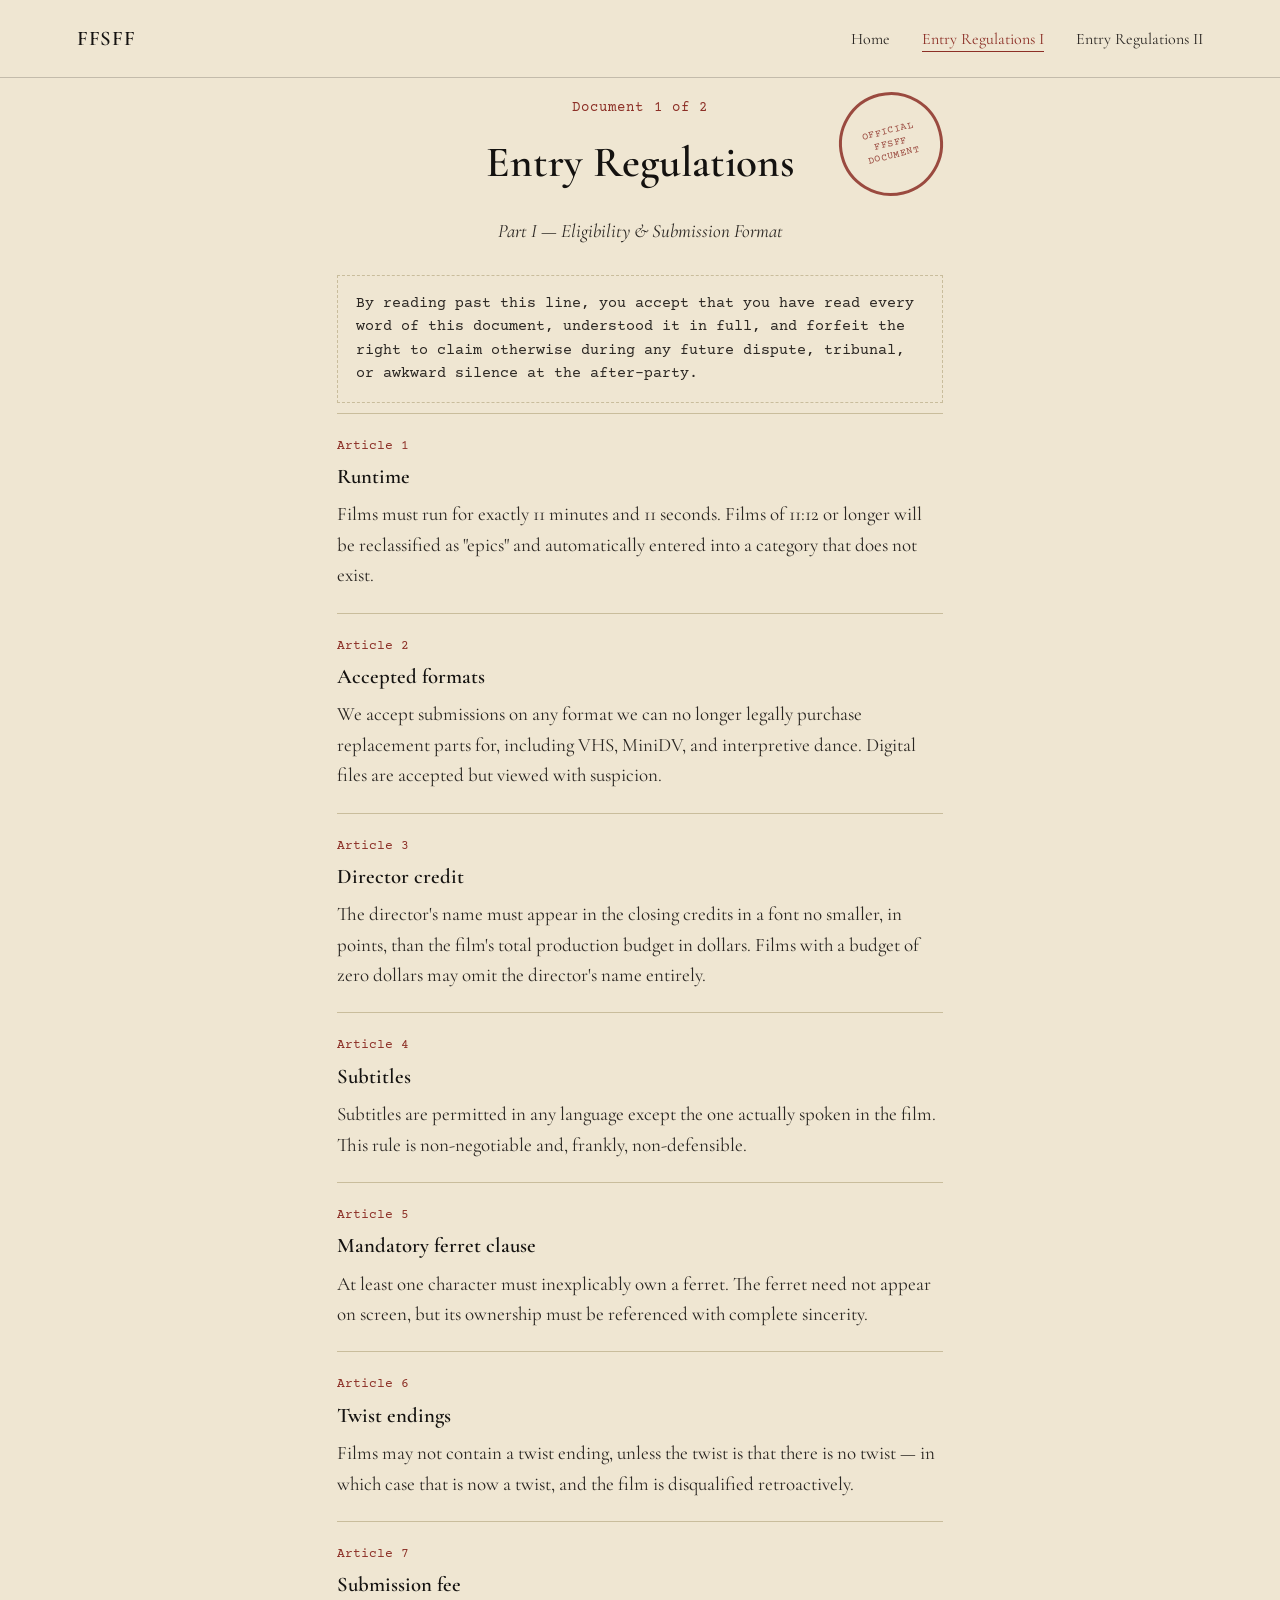
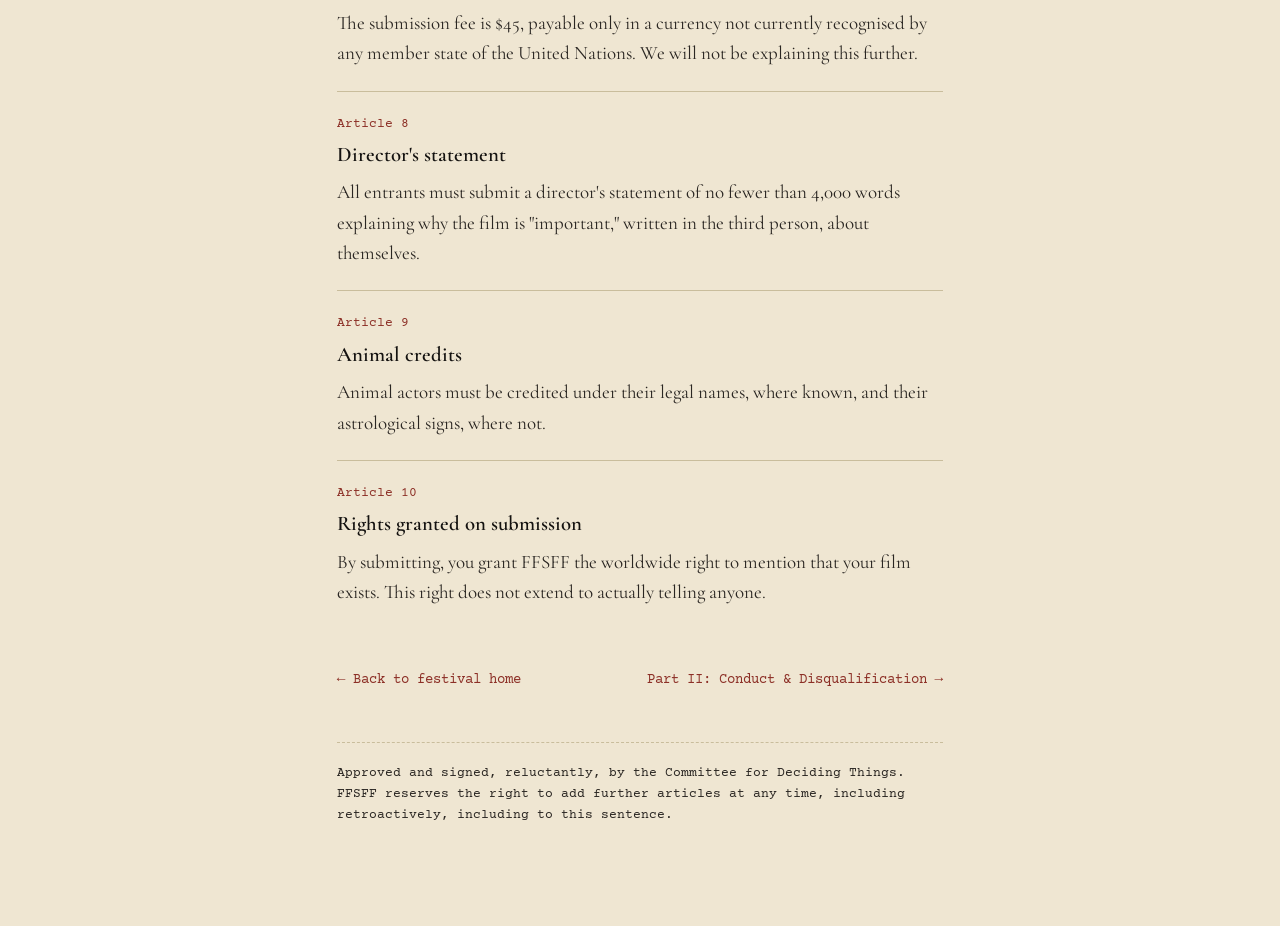
==== entry-regulations-1.html @ 2a5beff2 "Add entry-regulations-1.html" ====
<!DOCTYPE html>
<html lang="en">
<head>
<meta charset="UTF-8">
<meta name="viewport" content="width=device-width, initial-scale=1.0">
<title>Entry Regulations, Part I — FFSFF 2027</title>
<link rel="stylesheet" href="style.css">
</head>
<body class="doc">

<div class="topnav">
  <a href="index.html" class="mark">FFSFF</a>
  <nav>
    <a href="index.html">Home</a>
    <a href="entry-regulations-1.html" aria-current="page">Entry Regulations I</a>
    <a href="entry-regulations-2.html">Entry Regulations II</a>
  </nav>
</div>

<div class="doc-wrap">

  <div class="doc-head">
    <div class="stamp">OFFICIAL<br>FFSFF<br>DOCUMENT</div>
    <div class="part">Document 1 of 2</div>
    <h1>Entry Regulations</h1>
    <p class="subhead">Part I — Eligibility &amp; Submission Format</p>
  </div>

  <div class="preamble">
    By reading past this line, you accept that you have read every word of this document, understood it in full, and forfeit the right to claim otherwise during any future dispute, tribunal, or awkward silence at the after-party.
  </div>

  <div class="article">
    <span class="num">Article 1</span>
    <h3>Runtime</h3>
    <p>Films must run for exactly 11 minutes and 11 seconds. Films of 11:12 or longer will be reclassified as "epics" and automatically entered into a category that does not exist.</p>
  </div>

  <div class="article">
    <span class="num">Article 2</span>
    <h3>Accepted formats</h3>
    <p>We accept submissions on any format we can no longer legally purchase replacement parts for, including VHS, MiniDV, and interpretive dance. Digital files are accepted but viewed with suspicion.</p>
  </div>

  <div class="article">
    <span class="num">Article 3</span>
    <h3>Director credit</h3>
    <p>The director's name must appear in the closing credits in a font no smaller, in points, than the film's total production budget in dollars. Films with a budget of zero dollars may omit the director's name entirely.</p>
  </div>

  <div class="article">
    <span class="num">Article 4</span>
    <h3>Subtitles</h3>
    <p>Subtitles are permitted in any language except the one actually spoken in the film. This rule is non-negotiable and, frankly, non-defensible.</p>
  </div>

  <div class="article">
    <span class="num">Article 5</span>
    <h3>Mandatory ferret clause</h3>
    <p>At least one character must inexplicably own a ferret. The ferret need not appear on screen, but its ownership must be referenced with complete sincerity.</p>
  </div>

  <div class="article">
    <span class="num">Article 6</span>
    <h3>Twist endings</h3>
    <p>Films may not contain a twist ending, unless the twist is that there is no twist — in which case that is now a twist, and the film is disqualified retroactively.</p>
  </div>

  <div class="article">
    <span class="num">Article 7</span>
    <h3>Submission fee</h3>
    <p>The submission fee is $45, payable only in a currency not currently recognised by any member state of the United Nations. We will not be explaining this further.</p>
  </div>

  <div class="article">
    <span class="num">Article 8</span>
    <h3>Director's statement</h3>
    <p>All entrants must submit a director's statement of no fewer than 4,000 words explaining why the film is "important," written in the third person, about themselves.</p>
  </div>

  <div class="article">
    <span class="num">Article 9</span>
    <h3>Animal credits</h3>
    <p>Animal actors must be credited under their legal names, where known, and their astrological signs, where not.</p>
  </div>

  <div class="article">
    <span class="num">Article 10</span>
    <h3>Rights granted on submission</h3>
    <p>By submitting, you grant FFSFF the worldwide right to mention that your film exists. This right does not extend to actually telling anyone.</p>
  </div>

  <div class="doc-nav">
    <a href="index.html">← Back to festival home</a>
    <a href="entry-regulations-2.html">Part II: Conduct &amp; Disqualification →</a>
  </div>

  <div class="signoff">
    Approved and signed, reluctantly, by the Committee for Deciding Things.<br>
    FFSFF reserves the right to add further articles at any time, including retroactively, including to this sentence.
  </div>

</div>
</body>
</html>
---- style.css ----
@import url('https://fonts.googleapis.com/css2?family=Cormorant+Garamond:ital,wght@0,400;0,500;0,600;1,500&family=Courier+Prime:wght@400;700&display=swap');

:root{
  --ink:#141210;
  --ink-soft:#2a2622;
  --parchment:#efe6d2;
  --parchment-dark:#e4d8bb;
  --gold:#b8912f;
  --gold-light:#d9b65a;
  --stamp-red:#8c2f26;
  --line:#c9bd9c;
  --max:760px;
}

*{box-sizing:border-box;}
html{scroll-behavior:smooth;}
body{
  margin:0;
  background:var(--ink);
  color:#efe9dc;
  font-family:'Cormorant Garamond', serif;
  font-size:19px;
  line-height:1.6;
}

a{color:inherit;}
img,svg{max-width:100%;}

/* ---------- top nav ---------- */
.topnav{
  display:flex;
  justify-content:space-between;
  align-items:center;
  padding:22px 6vw;
  border-bottom:1px solid rgba(184,145,47,0.25);
}
.topnav .mark{
  font-weight:600;
  letter-spacing:0.04em;
  font-size:1.3rem;
  text-decoration:none;
  color:var(--gold-light);
}
.topnav nav a{
  margin-left:28px;
  text-decoration:none;
  font-size:1rem;
  color:#d8cfba;
  border-bottom:1px solid transparent;
  padding-bottom:2px;
}
.topnav nav a:hover, .topnav nav a[aria-current="page"]{
  border-bottom-color:var(--gold);
  color:var(--gold-light);
}

/* ---------- hero ---------- */
.hero{
  padding:64px 6vw 80px;
  text-align:center;
  max-width:920px;
  margin:0 auto;
}
.hero .emblem{width:190px;margin:0 auto 18px;}
.hero h1{
  font-size:clamp(3rem,9vw,5.6rem);
  margin:0;
  font-weight:600;
  letter-spacing:0.02em;
  color:#f6efdd;
}
.hero .tagline{
  font-style:italic;
  color:var(--gold-light);
  font-size:1.4rem;
  margin:10px 0 4px;
}
.hero .dates{
  color:#a89d84;
  font-family:'Courier Prime', monospace;
  font-size:0.95rem;
  margin-bottom:36px;
}
.hero .ctas{
  display:flex;
  gap:16px;
  justify-content:center;
  flex-wrap:wrap;
}
.btn{
  display:inline-block;
  padding:13px 26px;
  border-radius:2px;
  text-decoration:none;
  font-family:'Courier Prime', monospace;
  font-size:0.9rem;
  border:1px solid var(--gold);
  transition:background 0.15s ease, color 0.15s ease;
}
.btn.solid{background:var(--gold);color:#1a1610;}
.btn.solid:hover{background:var(--gold-light);}
.btn.ghost{color:var(--gold-light);}
.btn.ghost:hover{background:rgba(184,145,47,0.12);}

/* ---------- sections on dark ---------- */
main.dark{max-width:var(--max);margin:0 auto;padding:0 6vw 90px;}
main.dark h2{
  font-size:2rem;
  font-weight:600;
  color:#f6efdd;
  border-top:1px solid rgba(184,145,47,0.3);
  padding-top:44px;
  margin-top:44px;
  margin-bottom:6px;
}
main.dark section:first-of-type h2{border-top:none;padding-top:0;margin-top:0;}
main.dark p{color:#d8cfba;}
blockquote{
  font-style:italic;
  color:var(--gold-light);
  border-left:2px solid var(--gold);
  margin:20px 0;
  padding:4px 0 4px 20px;
}
blockquote cite{
  display:block;
  font-style:normal;
  font-family:'Courier Prime', monospace;
  font-size:0.85rem;
  color:#a89d84;
  margin-top:8px;
}

.categories-list{list-style:none;margin:18px 0 0;padding:0;display:grid;gap:14px;}
.categories-list li{
  border:1px solid rgba(184,145,47,0.3);
  padding:16px 18px;
  color:#e8e1d0;
}
.categories-list strong{color:var(--gold-light);font-weight:600;}

.jury-grid{display:grid;gap:26px;grid-template-columns:repeat(auto-fit,minmax(200px,1fr));margin-top:20px;}
.jury-card h3{margin:0 0 2px;color:#f6efdd;font-weight:600;font-size:1.3rem;}
.jury-card .role{font-family:'Courier Prime',monospace;font-size:0.82rem;color:var(--gold-light);margin-bottom:8px;}
.jury-card p{margin:0;font-size:0.98rem;}

footer{
  text-align:center;
  padding:40px 6vw 60px;
  color:#7d735d;
  font-family:'Courier Prime', monospace;
  font-size:0.78rem;
  border-top:1px solid rgba(184,145,47,0.2);
}
footer a{color:var(--gold-light);text-decoration:none;}

/* ---------- regulations pages (parchment) ---------- */
body.doc{background:var(--parchment);color:var(--ink);}
body.doc .topnav{border-bottom:1px solid rgba(20,18,16,0.2);}
body.doc .topnav .mark{color:var(--ink);}
body.doc .topnav nav a{color:var(--ink-soft);}
body.doc .topnav nav a:hover, body.doc .topnav nav a[aria-current="page"]{color:var(--stamp-red);border-bottom-color:var(--stamp-red);}

.doc-wrap{max-width:var(--max);margin:0 auto;padding:20px 6vw 100px;position:relative;}
.doc-head{text-align:center;margin-bottom:10px;position:relative;}
.doc-head h1{font-size:clamp(2rem,5vw,2.7rem);margin:8px 0 4px;font-weight:600;}
.doc-head .part{font-family:'Courier Prime',monospace;font-size:0.85rem;letter-spacing:0.08em;color:var(--stamp-red);}
.doc-head .subhead{font-style:italic;color:var(--ink-soft);margin-bottom:0;}

.stamp{
  position:absolute;
  top:-6px;
  right:0;
  width:104px;
  height:104px;
  border:3px solid var(--stamp-red);
  border-radius:50%;
  transform:rotate(-14deg);
  display:flex;
  align-items:center;
  justify-content:center;
  text-align:center;
  color:var(--stamp-red);
  font-family:'Courier Prime',monospace;
  font-size:0.62rem;
  letter-spacing:0.06em;
  line-height:1.25;
  opacity:0.85;
}

.preamble{
  font-family:'Courier Prime',monospace;
  font-size:0.92rem;
  color:var(--ink-soft);
  border:1px dashed var(--line);
  padding:16px 18px;
  margin:28px 0 10px;
}

.article{
  padding:22px 0;
  border-top:1px solid var(--line);
}
.article:last-child{border-bottom:1px solid var(--line);}
.article .num{
  font-family:'Courier Prime',monospace;
  font-size:0.8rem;
  color:var(--stamp-red);
  display:block;
  margin-bottom:4px;
}
.article h3{margin:0 0 6px;font-size:1.3rem;font-weight:600;}
.article p{margin:0;color:var(--ink-soft);}

.doc-nav{
  display:flex;
  justify-content:space-between;
  margin-top:40px;
  font-family:'Courier Prime',monospace;
  font-size:0.9rem;
}
.doc-nav a{text-decoration:none;color:var(--stamp-red);}
.doc-nav a:hover{text-decoration:underline;}

.signoff{
  margin-top:50px;
  padding-top:20px;
  border-top:1px dashed var(--line);
  font-family:'Courier Prime',monospace;
  font-size:0.82rem;
  color:var(--ink-soft);
}

@media (max-width:520px){
  .stamp{position:static;transform:rotate(-8deg);margin:14px auto 0;}
  .doc-head h1{margin-top:0;}
}
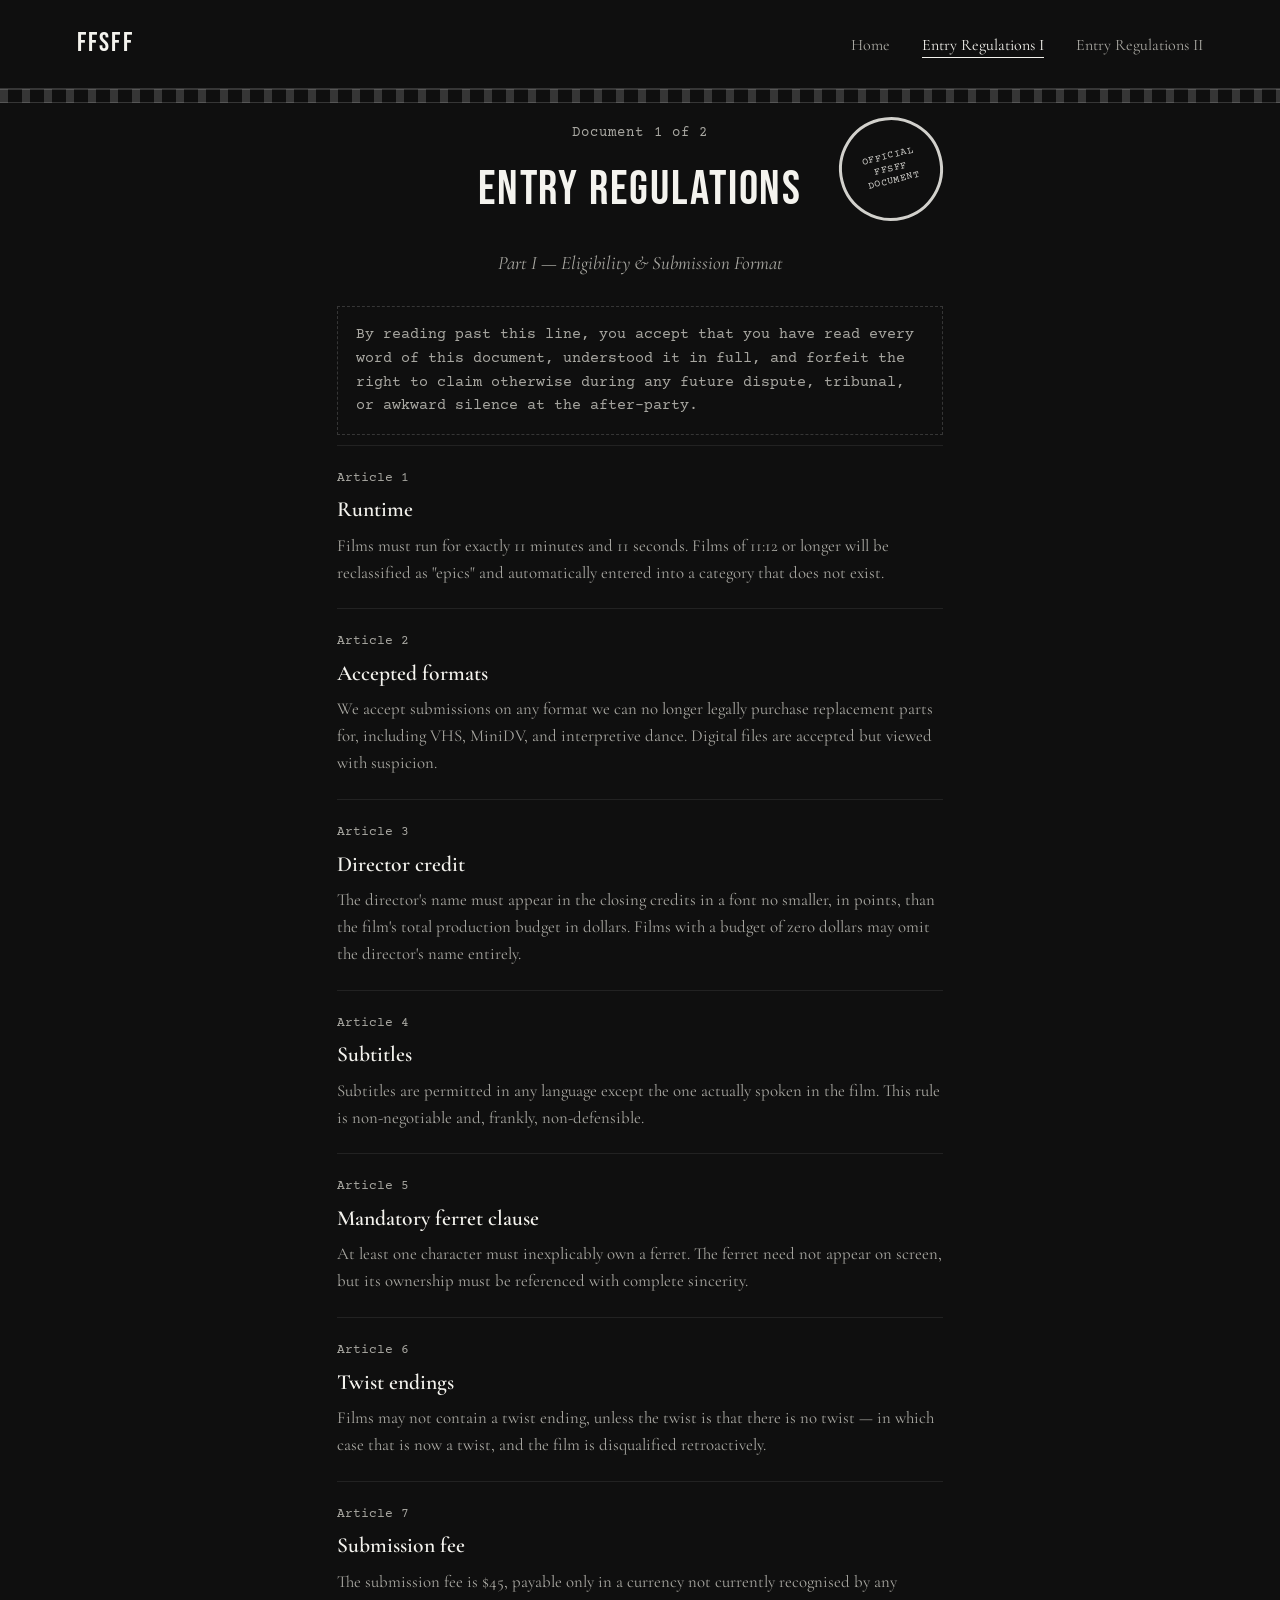
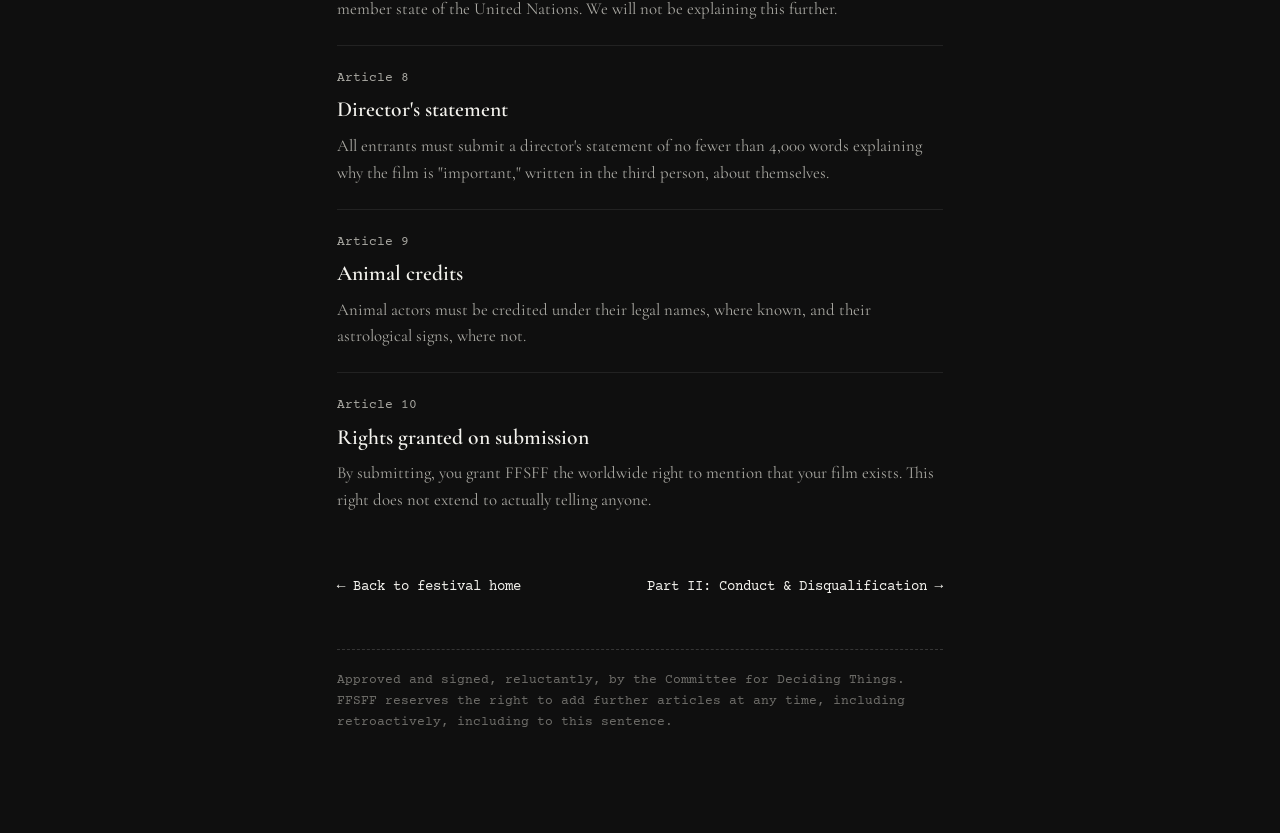
==== commit 7db936c0: "Add matching film-strip divider to entry-regulations-1.html" ====
--- a/entry-regulations-1.html
+++ b/entry-regulations-1.html
@@ -16,6 +16,7 @@
     <a href="entry-regulations-2.html">Entry Regulations II</a>
   </nav>
 </div>
+<div class="filmstrip"></div>
 
 <div class="doc-wrap">
 
--- a/style.css
+++ b/style.css
@@ -1,14 +1,14 @@
-@import url('https://fonts.googleapis.com/css2?family=Cormorant+Garamond:ital,wght@0,400;0,500;0,600;1,500&family=Courier+Prime:wght@400;700&display=swap');
+@import url('https://fonts.googleapis.com/css2?family=Bebas+Neue&family=Cormorant+Garamond:ital,wght@0,400;0,500;0,600;1,500&family=Courier+Prime:wght@400;700&display=swap');
 
 :root{
-  --ink:#141210;
-  --ink-soft:#2a2622;
-  --parchment:#efe6d2;
-  --parchment-dark:#e4d8bb;
-  --gold:#b8912f;
-  --gold-light:#d9b65a;
-  --stamp-red:#8c2f26;
-  --line:#c9bd9c;
+  --bg:#050505;
+  --panel:#0f0f0f;
+  --line:rgba(255,255,255,0.16);
+  --line-soft:rgba(255,255,255,0.08);
+  --white:#f4f3ee;
+  --grey:#a9a8a2;
+  --grey-dim:#6f6e6a;
+  --accent:#d8d7d0;
   --max:760px;
 }
 
@@ -16,8 +16,8 @@
 html{scroll-behavior:smooth;}
 body{
   margin:0;
-  background:var(--ink);
-  color:#efe9dc;
+  background:var(--bg);
+  color:var(--white);
   font-family:'Cormorant Garamond', serif;
   font-size:19px;
   line-height:1.6;
@@ -26,57 +26,69 @@
 a{color:inherit;}
 img,svg{max-width:100%;}
 
+/* ---------- film strip divider ---------- */
+.filmstrip{
+  height:14px;
+  background:
+    repeating-linear-gradient(90deg,
+      var(--line) 0, var(--line) 8px,
+      transparent 8px, transparent 22px);
+  border-top:1px solid var(--line);
+  border-bottom:1px solid var(--line);
+}
+
 /* ---------- top nav ---------- */
 .topnav{
   display:flex;
   justify-content:space-between;
   align-items:center;
   padding:22px 6vw;
-  border-bottom:1px solid rgba(184,145,47,0.25);
+  border-bottom:1px solid var(--line);
 }
 .topnav .mark{
-  font-weight:600;
-  letter-spacing:0.04em;
-  font-size:1.3rem;
+  font-family:'Bebas Neue', sans-serif;
+  letter-spacing:0.08em;
+  font-size:1.7rem;
   text-decoration:none;
-  color:var(--gold-light);
+  color:var(--white);
 }
 .topnav nav a{
   margin-left:28px;
   text-decoration:none;
   font-size:1rem;
-  color:#d8cfba;
+  color:var(--grey);
   border-bottom:1px solid transparent;
   padding-bottom:2px;
 }
 .topnav nav a:hover, .topnav nav a[aria-current="page"]{
-  border-bottom-color:var(--gold);
-  color:var(--gold-light);
+  border-bottom-color:var(--white);
+  color:var(--white);
 }
 
 /* ---------- hero ---------- */
 .hero{
-  padding:64px 6vw 80px;
+  padding:50px 6vw 76px;
   text-align:center;
   max-width:920px;
   margin:0 auto;
 }
-.hero .emblem{width:190px;margin:0 auto 18px;}
+.hero .emblem{width:340px;margin:0 auto 8px;}
 .hero h1{
-  font-size:clamp(3rem,9vw,5.6rem);
+  font-family:'Bebas Neue', sans-serif;
+  font-size:clamp(3.6rem,11vw,7rem);
   margin:0;
-  font-weight:600;
-  letter-spacing:0.02em;
-  color:#f6efdd;
+  font-weight:400;
+  letter-spacing:0.06em;
+  color:var(--white);
 }
 .hero .tagline{
   font-style:italic;
-  color:var(--gold-light);
+  color:var(--grey);
   font-size:1.4rem;
-  margin:10px 0 4px;
+  margin:6px 0 4px;
 }
 .hero .dates{
-  color:#a89d84;
+  color:var(--grey-dim);
   font-family:'Courier Prime', monospace;
   font-size:0.95rem;
   margin-bottom:36px;
@@ -90,35 +102,37 @@
 .btn{
   display:inline-block;
   padding:13px 26px;
-  border-radius:2px;
+  border-radius:0;
   text-decoration:none;
   font-family:'Courier Prime', monospace;
   font-size:0.9rem;
-  border:1px solid var(--gold);
+  border:1px solid var(--white);
   transition:background 0.15s ease, color 0.15s ease;
 }
-.btn.solid{background:var(--gold);color:#1a1610;}
-.btn.solid:hover{background:var(--gold-light);}
-.btn.ghost{color:var(--gold-light);}
-.btn.ghost:hover{background:rgba(184,145,47,0.12);}
+.btn.solid{background:var(--white);color:#050505;}
+.btn.solid:hover{background:var(--grey);}
+.btn.ghost{color:var(--white);}
+.btn.ghost:hover{background:rgba(255,255,255,0.1);}
 
 /* ---------- sections on dark ---------- */
 main.dark{max-width:var(--max);margin:0 auto;padding:0 6vw 90px;}
 main.dark h2{
-  font-size:2rem;
-  font-weight:600;
-  color:#f6efdd;
-  border-top:1px solid rgba(184,145,47,0.3);
+  font-family:'Bebas Neue', sans-serif;
+  font-size:2.3rem;
+  font-weight:400;
+  letter-spacing:0.04em;
+  color:var(--white);
+  border-top:1px solid var(--line);
   padding-top:44px;
   margin-top:44px;
   margin-bottom:6px;
 }
 main.dark section:first-of-type h2{border-top:none;padding-top:0;margin-top:0;}
-main.dark p{color:#d8cfba;}
+main.dark p{color:var(--grey);}
 blockquote{
   font-style:italic;
-  color:var(--gold-light);
-  border-left:2px solid var(--gold);
+  color:var(--white);
+  border-left:2px solid var(--white);
   margin:20px 0;
   padding:4px 0 4px 20px;
 }
@@ -127,45 +141,45 @@
   font-style:normal;
   font-family:'Courier Prime', monospace;
   font-size:0.85rem;
-  color:#a89d84;
+  color:var(--grey-dim);
   margin-top:8px;
 }
 
 .categories-list{list-style:none;margin:18px 0 0;padding:0;display:grid;gap:14px;}
 .categories-list li{
-  border:1px solid rgba(184,145,47,0.3);
+  border:1px solid var(--line);
   padding:16px 18px;
-  color:#e8e1d0;
-}
-.categories-list strong{color:var(--gold-light);font-weight:600;}
+  color:var(--white);
+}
+.categories-list strong{color:var(--white);font-weight:600;}
 
 .jury-grid{display:grid;gap:26px;grid-template-columns:repeat(auto-fit,minmax(200px,1fr));margin-top:20px;}
-.jury-card h3{margin:0 0 2px;color:#f6efdd;font-weight:600;font-size:1.3rem;}
-.jury-card .role{font-family:'Courier Prime',monospace;font-size:0.82rem;color:var(--gold-light);margin-bottom:8px;}
-.jury-card p{margin:0;font-size:0.98rem;}
+.jury-card h3{margin:0 0 2px;color:var(--white);font-weight:600;font-size:1.3rem;}
+.jury-card .role{font-family:'Courier Prime',monospace;font-size:0.82rem;color:var(--grey);margin-bottom:8px;}
+.jury-card p{margin:0;font-size:0.98rem;color:var(--grey);}
 
 footer{
   text-align:center;
   padding:40px 6vw 60px;
-  color:#7d735d;
+  color:var(--grey-dim);
   font-family:'Courier Prime', monospace;
   font-size:0.78rem;
-  border-top:1px solid rgba(184,145,47,0.2);
-}
-footer a{color:var(--gold-light);text-decoration:none;}
-
-/* ---------- regulations pages (parchment) ---------- */
-body.doc{background:var(--parchment);color:var(--ink);}
-body.doc .topnav{border-bottom:1px solid rgba(20,18,16,0.2);}
-body.doc .topnav .mark{color:var(--ink);}
-body.doc .topnav nav a{color:var(--ink-soft);}
-body.doc .topnav nav a:hover, body.doc .topnav nav a[aria-current="page"]{color:var(--stamp-red);border-bottom-color:var(--stamp-red);}
-
-.doc-wrap{max-width:var(--max);margin:0 auto;padding:20px 6vw 100px;position:relative;}
+  border-top:1px solid var(--line);
+}
+footer a{color:var(--white);text-decoration:none;}
+
+/* ---------- regulations pages (screenplay style) ---------- */
+body.doc{background:var(--panel);color:var(--white);}
+body.doc .topnav{border-bottom:1px solid var(--line);}
+body.doc .topnav .mark{color:var(--white);}
+body.doc .topnav nav a{color:var(--grey);}
+body.doc .topnav nav a:hover, body.doc .topnav nav a[aria-current="page"]{color:var(--white);border-bottom-color:var(--white);}
+
+.doc-wrap{max-width:var(--max);margin:0 auto;padding:20px 6vw 100px;position:relative;font-family:'Courier Prime', monospace;}
 .doc-head{text-align:center;margin-bottom:10px;position:relative;}
-.doc-head h1{font-size:clamp(2rem,5vw,2.7rem);margin:8px 0 4px;font-weight:600;}
-.doc-head .part{font-family:'Courier Prime',monospace;font-size:0.85rem;letter-spacing:0.08em;color:var(--stamp-red);}
-.doc-head .subhead{font-style:italic;color:var(--ink-soft);margin-bottom:0;}
+.doc-head h1{font-family:'Bebas Neue', sans-serif;font-size:clamp(2.2rem,5vw,3rem);letter-spacing:0.04em;margin:8px 0 4px;font-weight:400;color:var(--white);}
+.doc-head .part{font-family:'Courier Prime',monospace;font-size:0.85rem;letter-spacing:0.08em;color:var(--grey);}
+.doc-head .subhead{font-family:'Cormorant Garamond',serif;font-style:italic;color:var(--grey);margin-bottom:0;}
 
 .stamp{
   position:absolute;
@@ -173,14 +187,14 @@
   right:0;
   width:104px;
   height:104px;
-  border:3px solid var(--stamp-red);
+  border:3px solid var(--white);
   border-radius:50%;
   transform:rotate(-14deg);
   display:flex;
   align-items:center;
   justify-content:center;
   text-align:center;
-  color:var(--stamp-red);
+  color:var(--white);
   font-family:'Courier Prime',monospace;
   font-size:0.62rem;
   letter-spacing:0.06em;
@@ -189,9 +203,8 @@
 }
 
 .preamble{
-  font-family:'Courier Prime',monospace;
   font-size:0.92rem;
-  color:var(--ink-soft);
+  color:var(--grey);
   border:1px dashed var(--line);
   padding:16px 18px;
   margin:28px 0 10px;
@@ -199,39 +212,39 @@
 
 .article{
   padding:22px 0;
-  border-top:1px solid var(--line);
-}
-.article:last-child{border-bottom:1px solid var(--line);}
+  border-top:1px solid var(--line-soft);
+  font-family:'Cormorant Garamond', serif;
+}
+.article:last-child{border-bottom:1px solid var(--line-soft);}
 .article .num{
   font-family:'Courier Prime',monospace;
   font-size:0.8rem;
-  color:var(--stamp-red);
+  color:var(--grey);
   display:block;
   margin-bottom:4px;
 }
-.article h3{margin:0 0 6px;font-size:1.3rem;font-weight:600;}
-.article p{margin:0;color:var(--ink-soft);}
+.article h3{margin:0 0 6px;font-size:1.35rem;font-weight:600;color:var(--white);}
+.article p{margin:0;color:var(--grey);font-size:1.05rem;}
 
 .doc-nav{
   display:flex;
   justify-content:space-between;
   margin-top:40px;
-  font-family:'Courier Prime',monospace;
   font-size:0.9rem;
 }
-.doc-nav a{text-decoration:none;color:var(--stamp-red);}
+.doc-nav a{text-decoration:none;color:var(--white);}
 .doc-nav a:hover{text-decoration:underline;}
 
 .signoff{
   margin-top:50px;
   padding-top:20px;
   border-top:1px dashed var(--line);
-  font-family:'Courier Prime',monospace;
   font-size:0.82rem;
-  color:var(--ink-soft);
+  color:var(--grey-dim);
 }
 
 @media (max-width:520px){
   .stamp{position:static;transform:rotate(-8deg);margin:14px auto 0;}
   .doc-head h1{margin-top:0;}
-}
+  .hero .emblem{width:260px;}
+}
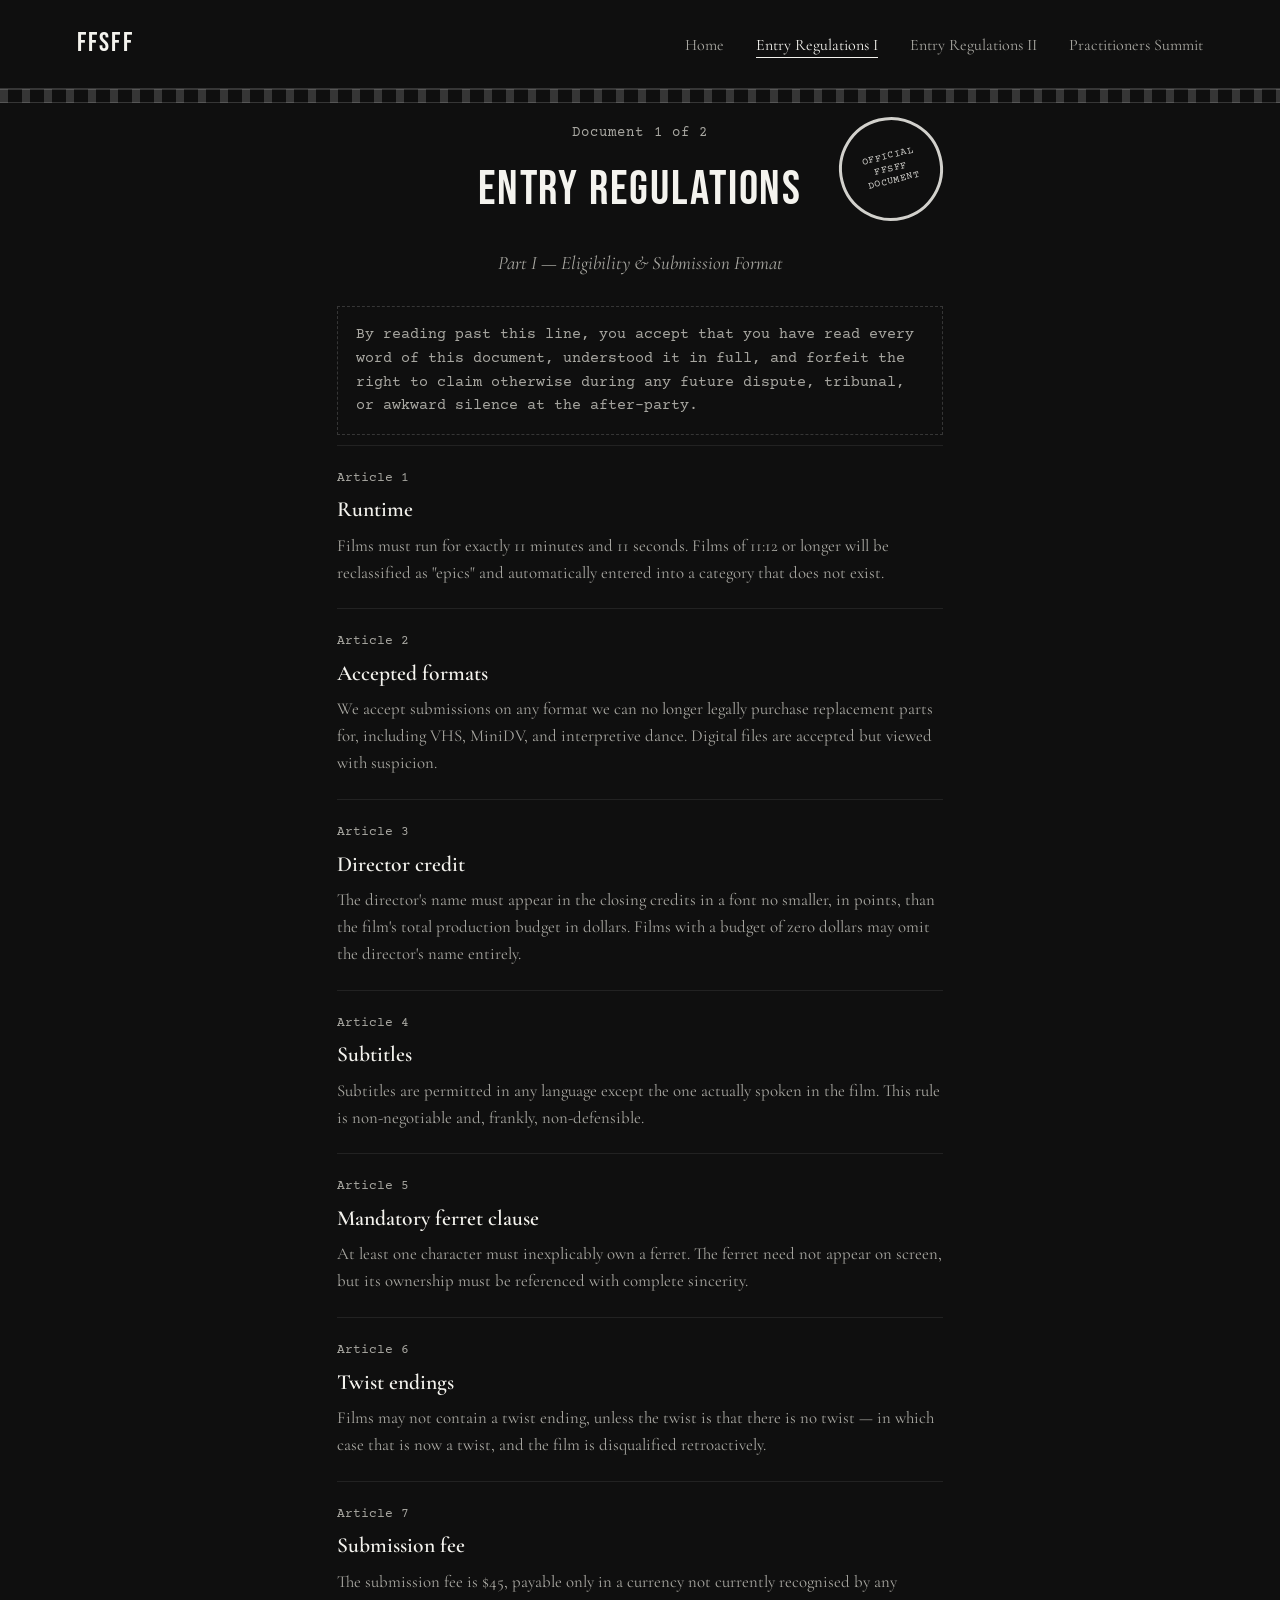
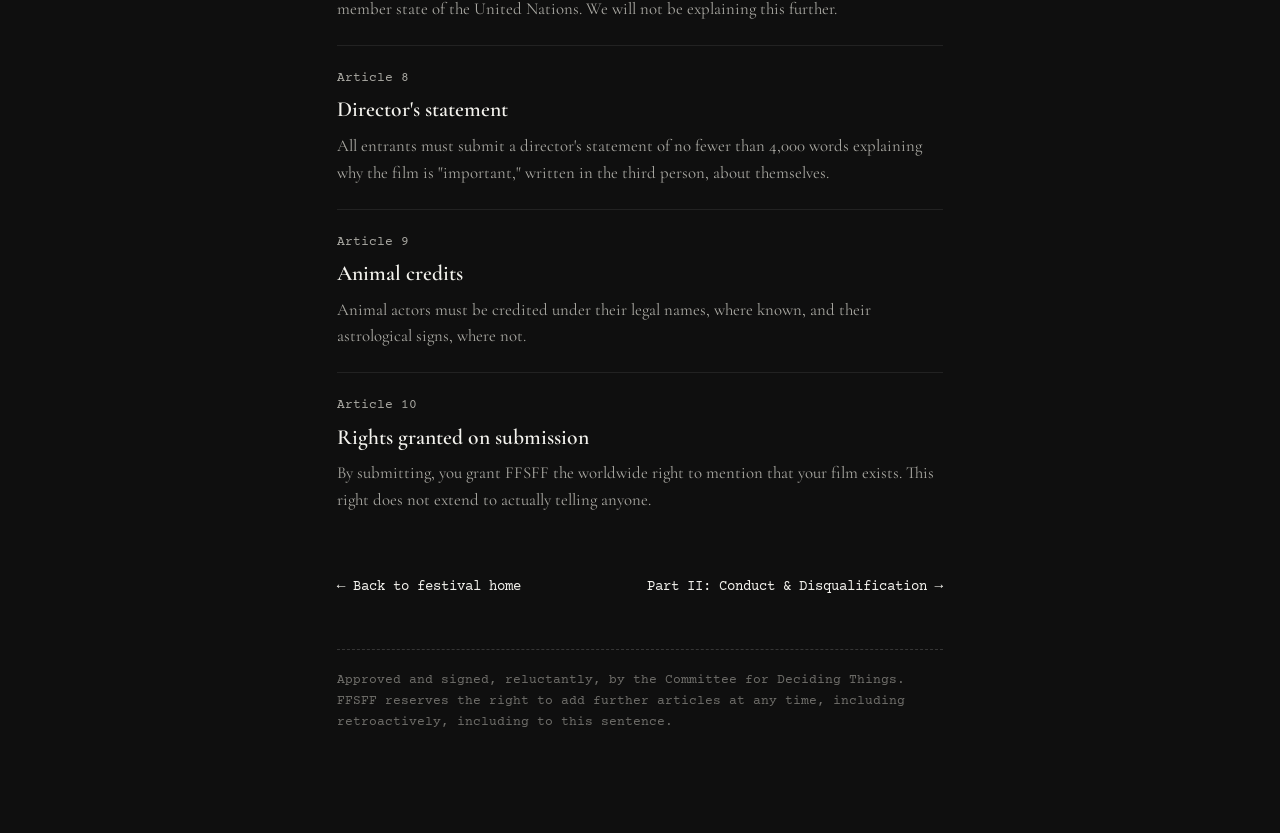
==== commit c5e8873e: "Add nav link to Practitioners Summit" ====
--- a/entry-regulations-1.html
+++ b/entry-regulations-1.html
@@ -4,6 +4,22 @@
 <meta charset="UTF-8">
 <meta name="viewport" content="width=device-width, initial-scale=1.0">
 <title>Entry Regulations, Part I — FFSFF 2027</title>
+<meta name="description" content="FFSFF 2027 Entry Regulations, Part I: eligibility and submission format for a mock film festival with absurd rules.">
+<link rel="canonical" href="https://ffsff.site/entry-regulations-1.html">
+<meta name="theme-color" content="#050505">
+<link rel="icon" type="image/png" href="/favicon.png">
+<link rel="icon" href="/favicon.ico" sizes="any">
+
+<meta property="og:type" content="article">
+<meta property="og:site_name" content="FFSFF">
+<meta property="og:title" content="Entry Regulations, Part I — FFSFF 2027">
+<meta property="og:description" content="Eligibility and submission format for FFSFF 2027, a mock film festival with absurd rules.">
+<meta property="og:url" content="https://ffsff.site/entry-regulations-1.html">
+<meta property="og:image" content="https://ffsff.site/og-image.png">
+
+<meta name="twitter:card" content="summary_large_image">
+<meta name="twitter:title" content="Entry Regulations, Part I — FFSFF 2027">
+<meta name="twitter:image" content="https://ffsff.site/og-image.png">
 <link rel="stylesheet" href="style.css">
 </head>
 <body class="doc">
@@ -14,6 +30,7 @@
     <a href="index.html">Home</a>
     <a href="entry-regulations-1.html" aria-current="page">Entry Regulations I</a>
     <a href="entry-regulations-2.html">Entry Regulations II</a>
+    <a href="practitioners-summit.html">Practitioners Summit</a>
   </nav>
 </div>
 <div class="filmstrip"></div>
--- a/style.css
+++ b/style.css
@@ -243,8 +243,32 @@
   color:var(--grey-dim);
 }
 
+.schedule{width:100%;border-collapse:collapse;margin-top:16px;font-family:'Courier Prime',monospace;font-size:0.92rem;}
+.schedule th{text-align:left;color:var(--grey);font-weight:400;border-bottom:1px solid var(--line);padding:8px 12px 8px 0;letter-spacing:0.05em;}
+.schedule td{border-bottom:1px solid var(--line-soft);padding:12px 12px 12px 0;vertical-align:top;color:var(--white);}
+.schedule td.time{color:var(--grey);white-space:nowrap;width:1%;}
+.schedule td p{margin:4px 0 0;color:var(--grey);font-family:'Cormorant Garamond',serif;font-size:1.02rem;}
+
+.speaker-grid{display:grid;gap:22px;grid-template-columns:repeat(auto-fit,minmax(220px,1fr));margin-top:20px;}
+.speaker-card h3{margin:0 0 2px;color:var(--white);font-weight:600;font-size:1.25rem;}
+.speaker-card .title{font-family:'Courier Prime',monospace;font-size:0.8rem;color:var(--grey);margin-bottom:8px;line-height:1.4;}
+.speaker-card p{margin:0;color:var(--grey);font-size:0.98rem;}
+
+.venue-note{
+  font-family:'Courier Prime',monospace;
+  font-size:0.88rem;
+  color:var(--grey);
+  border:1px dashed var(--line);
+  padding:14px 16px;
+  margin:18px 0 4px;
+}
+
 @media (max-width:520px){
   .stamp{position:static;transform:rotate(-8deg);margin:14px auto 0;}
   .doc-head h1{margin-top:0;}
   .hero .emblem{width:260px;}
-}
+  .schedule, .schedule tbody, .schedule tr, .schedule td{display:block;width:100%;}
+  .schedule td.time{width:auto;padding-bottom:0;}
+  .schedule tr{padding:12px 0;border-bottom:1px solid var(--line-soft);}
+  .schedule td{border-bottom:none;padding:2px 0;}
+}
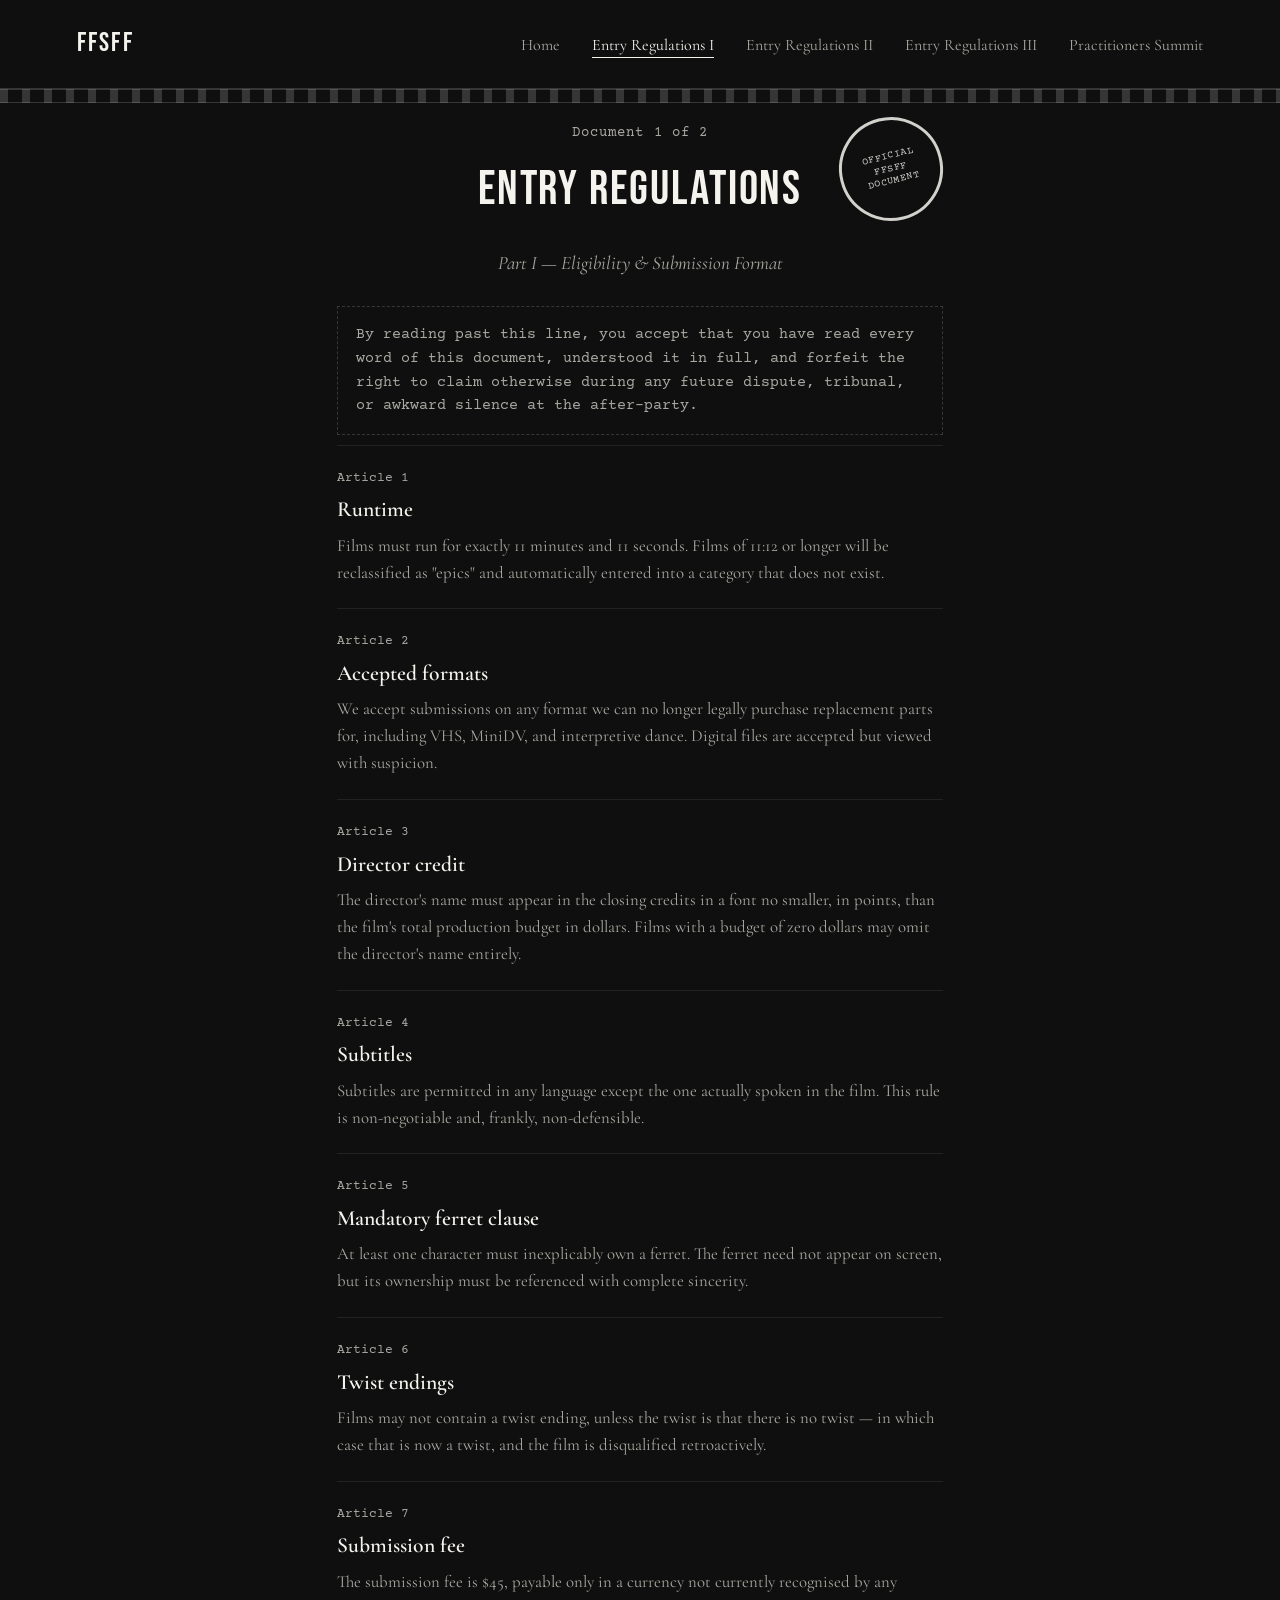
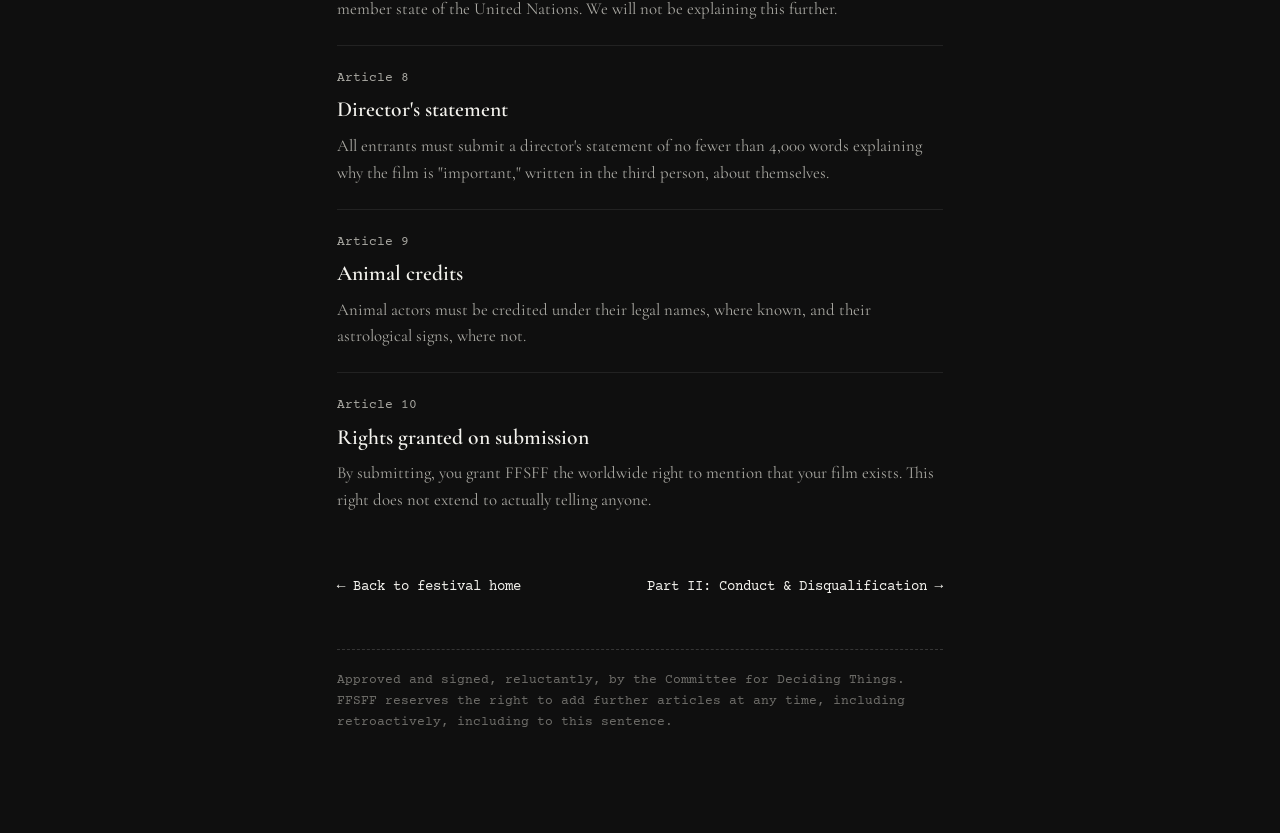
==== commit 874baa37: "Add nav link to Entry Regulations III" ====
--- a/entry-regulations-1.html
+++ b/entry-regulations-1.html
@@ -30,6 +30,7 @@
     <a href="index.html">Home</a>
     <a href="entry-regulations-1.html" aria-current="page">Entry Regulations I</a>
     <a href="entry-regulations-2.html">Entry Regulations II</a>
+    <a href="entry-regulations-3.html">Entry Regulations III</a>
     <a href="practitioners-summit.html">Practitioners Summit</a>
   </nav>
 </div>
